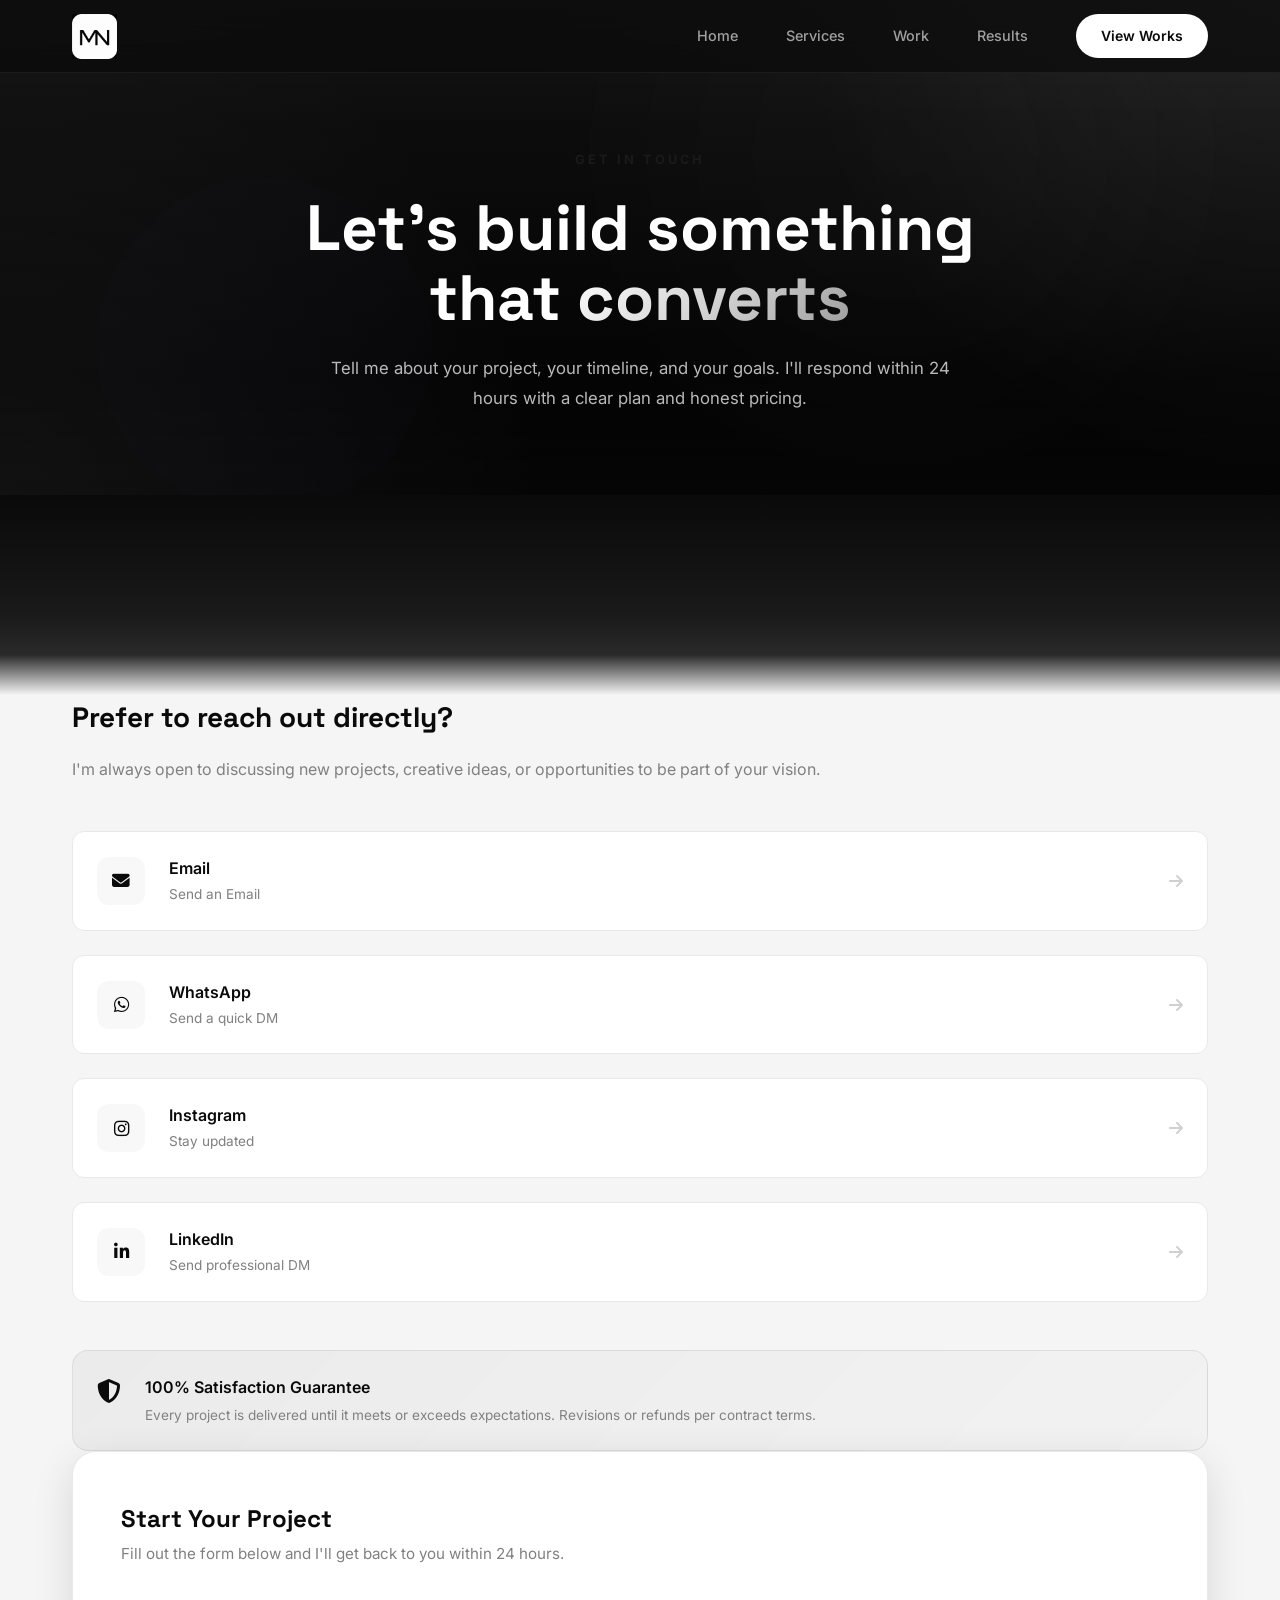
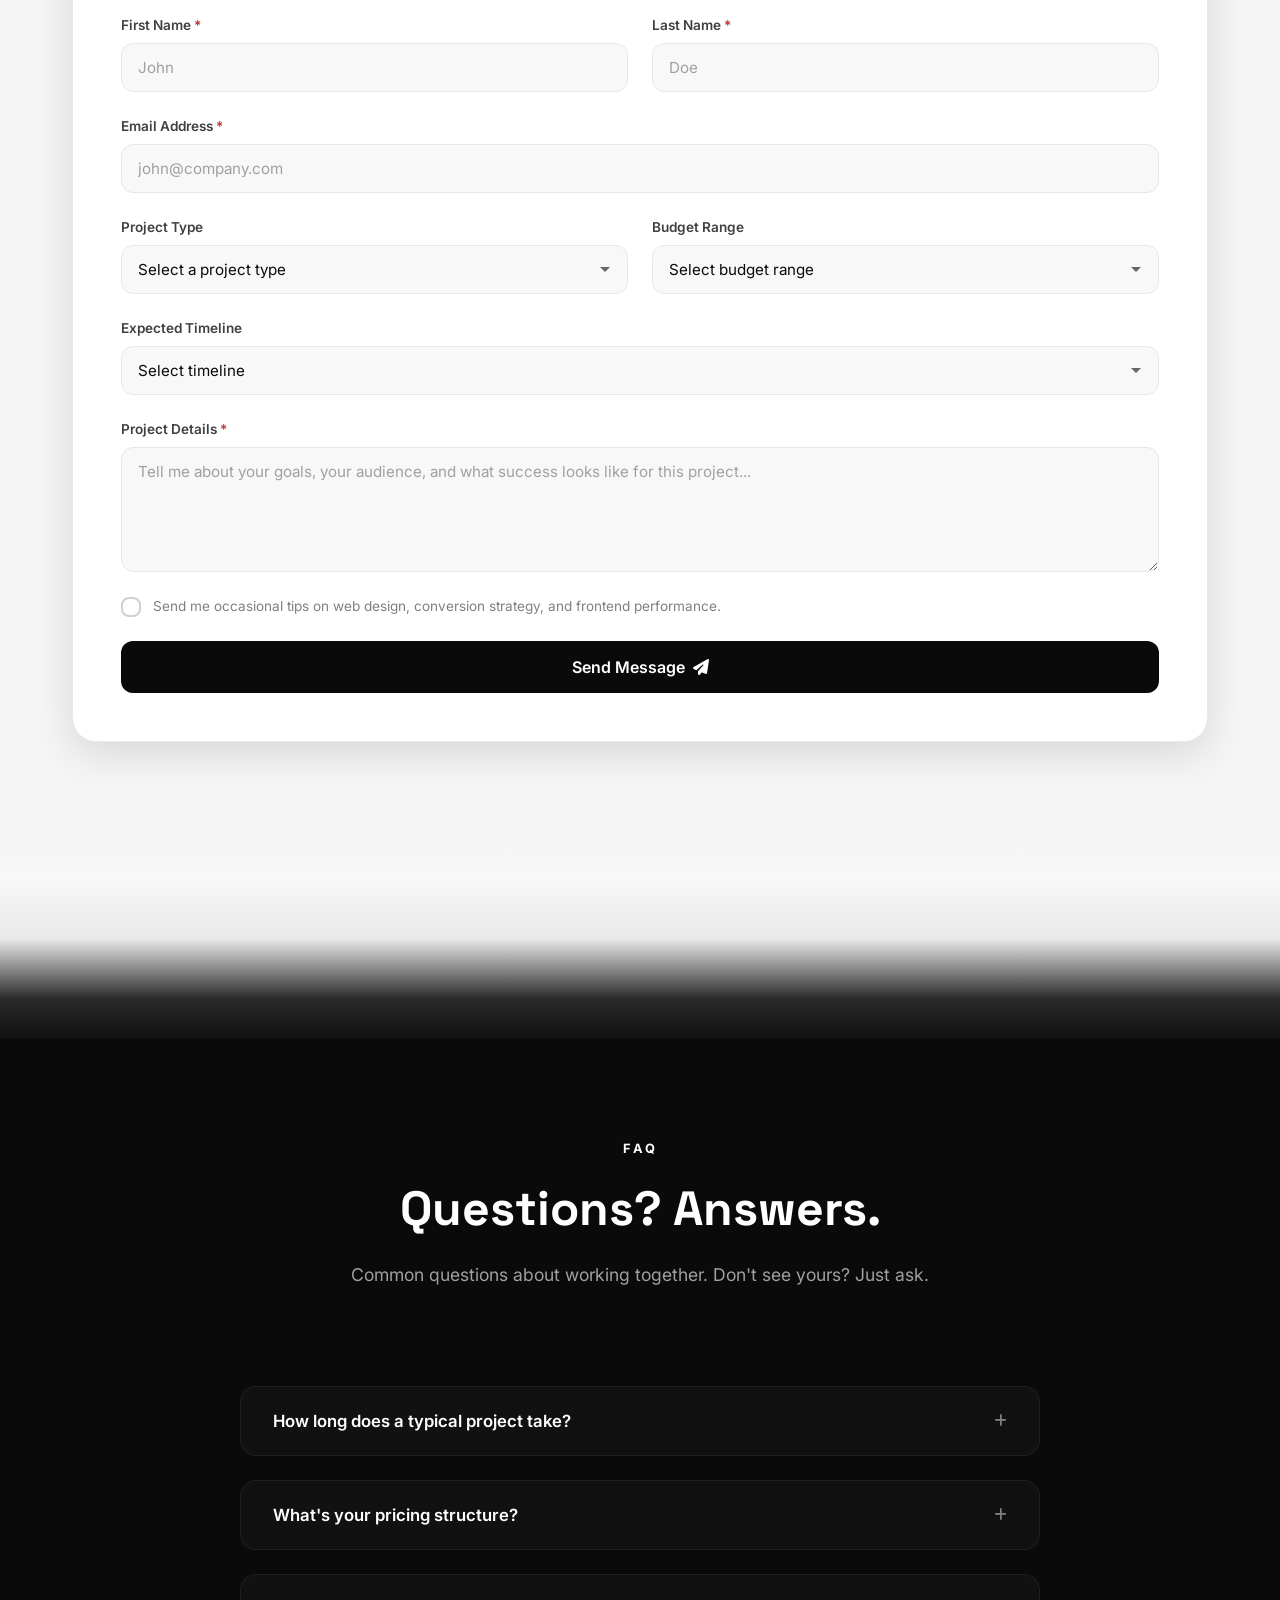
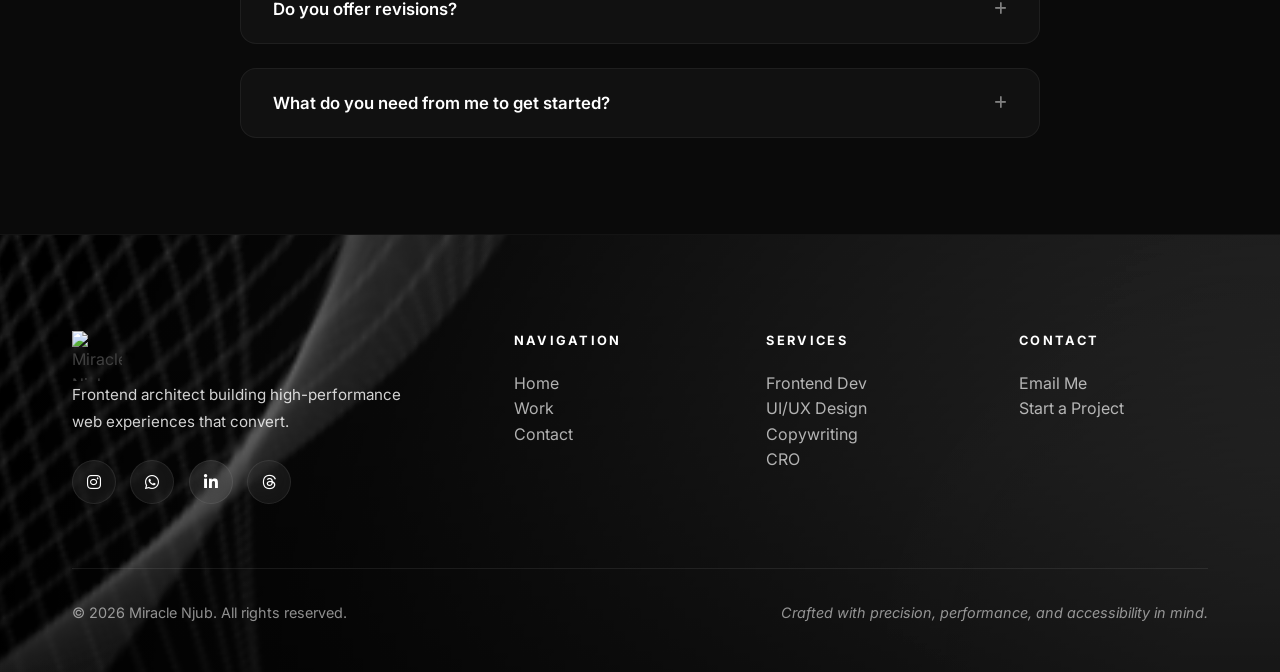
==== contact.html @ 6c449b79 "Add files via upload" ====
<!DOCTYPE html>
<html lang="en">
<head>
  <meta charset="UTF-8">
  <meta name="viewport" content="width=device-width, initial-scale=1.0">
  <title>Contact — Miracle Njub | Start Your Project</title>
  <meta name="description" content="Ready to build something that converts? Contact Miracle Njub for frontend development, UI/UX design, and conversion strategy. Free strategy call available.">
  <meta name="keywords" content="contact, hire web developer, frontend developer, UI/UX designer, Miracle Njub">
  <meta name="author" content="Miracle Njub">
  <meta name="robots" content="index, follow">
  <meta property="og:title" content="Contact — Miracle Njub | Start Your Project">
  <meta property="og:description" content="Ready to build something that converts? Free strategy call available.">
  <meta property="og:type" content="website">
  <meta property="og:url" content="https://miraclenjub.dev/contact.html">
  <meta name="twitter:card" content="summary_large_image">
  <link rel="canonical" href="https://miraclenjub.dev/contact.html">
  <link rel="preconnect" href="https://fonts.googleapis.com">
  <link rel="preconnect" href="https://fonts.gstatic.com" crossorigin>
  <link rel="preconnect" href="https://cdnjs.cloudflare.com" crossorigin>
  <link href="https://fonts.googleapis.com/css2?family=Inter:wght@300;400;500;600;700;800;900&family=Space+Grotesk:wght@400;500;600;700&display=swap" rel="stylesheet">
  <link rel="stylesheet" href="https://cdnjs.cloudflare.com/ajax/libs/font-awesome/6.5.1/css/all.min.css">
  <link rel="stylesheet" href="styles.css">
</head>
<body>
  <a href="#main-content" class="skip-link">Skip to main content</a>

  <nav id="navbar" role="navigation" aria-label="Main navigation">
    <div class="nav-container">
<a href="index.html" class="logo" aria-label="Miracle Njub Home">
    <img src="logo.png" alt="Miracle Njub Logo" class="logo-img">
</a>
      <div class="nav-links" id="navLinks">
        <a href="index.html" class="nav-link">Home</a>
        <a href="index.html#services" class="nav-link">Services</a>
        <a href="index.html#work" class="nav-link">Work</a>
        <a href="index.html#testimonials" class="nav-link">Results</a>
        
        <a href="work.html" class="nav-cta">View Works</a>
      </div>
      <button class="mobile-menu-btn" aria-label="Toggle menu" aria-expanded="false" onclick="toggleMobileMenu()">
        <i class="fas fa-bars" aria-hidden="true"></i>
      </button>
    </div>
  </nav>

  <main id="main-content">
    <!-- =========================
         CONTACT HERO
    ========================= -->
    <section class="page-hero" aria-label="Contact page hero">
      <div class="page-hero-bg" aria-hidden="true">
        <div class="hero-glow page-glow-1"></div>
        <div class="hero-glow page-glow-2"></div>
      </div>
      <div class="container">
        <div class="page-hero-content" data-animate="fade-up">
          <span class="section-label">Get In Touch</span>
          <h1>Let's build something that <span class="text-gradient">converts</span></h1>
          <p class="page-hero-subtitle">Tell me about your project, your timeline, and your goals. I'll respond within 24 hours with a clear plan and honest pricing.</p>
        </div>
      </div>
    </section>

    <!-- Gradient Transition: Dark to Light -->
    <div class="section-transition transition-dark-to-light"></div>

    <!-- =========================
         CONTACT SECTION
    ========================= -->
    <section class="section-light contact-section" aria-labelledby="contact-heading">
      <div class="container">
        <div class="contact-grid">
          <!-- Contact Info -->
          <div class="contact-info-block" data-animate="fade-up">
            <div class="contact-info-header">
              <h3>Prefer to reach out directly?</h3>
              <p>I'm always open to discussing new projects, creative ideas, or opportunities to be part of your vision.</p>
            </div>

<div class="contact-methods">

  <!-- Email -->
 <a href="mailto:okerewanjubemeremiracle@gmail.com?subject=Website%20Project%20Inquiry&body=Hi%20Miracle,%0A%0AI%20came%20across%20your%20portfolio%20and%20I%27d%20like%20to%20discuss%20a%20website%20project.%20When%20are%20you%20available%20to%20chat%3F%0A%0AThanks!"
     class="contact-method-card">
    <div class="contact-method-icon">
      <i class="fas fa-envelope" aria-hidden="true"></i>
    </div>
    <div class="contact-method-info">
      <h4>Email</h4>
      <p>Send an Email</p>
    </div>
    <i class="fas fa-arrow-right contact-method-arrow" aria-hidden="true"></i>
  </a>

  <!-- WhatsApp -->
  <a href="https://wa.me/2348021233816?text=Hi%20Miracle!%20I%20just%20checked%20out%20your%20portfolio%20and%20I'd%20love%20to%20discuss%20a%20website%20project."
     target="_blank"
     rel="noopener noreferrer"
     class="contact-method-card">
    <div class="contact-method-icon">
      <i class="fab fa-whatsapp" aria-hidden="true"></i>
    </div>
    <div class="contact-method-info">
      <h4>WhatsApp</h4>
      <p>Send a quick DM</p>
    </div>
    <i class="fas fa-arrow-right contact-method-arrow" aria-hidden="true"></i>
  </a>

  <!-- Instagram -->
  <a href="https://instagram.com/mirae.frontend"
     target="_blank"
     rel="noopener noreferrer"
     class="contact-method-card">
    <div class="contact-method-icon">
      <i class="fab fa-instagram" aria-hidden="true"></i>
    </div>
    <div class="contact-method-info">
      <h4>Instagram</h4>
      <p>Stay updated</p>
    </div>
    <i class="fas fa-arrow-right contact-method-arrow" aria-hidden="true"></i>
  </a>

  <!-- LinkedIn -->
  <a href="https://www.linkedin.com/in/njubemere-miracle-miracle-a193003b7?utm_source=share_via&utm_content=profile&utm_medium=member_android"
     target="_blank"
     rel="noopener noreferrer"
     class="contact-method-card">
    <div class="contact-method-icon">
      <i class="fab fa-linkedin-in" aria-hidden="true"></i>
    </div>
    <div class="contact-method-info">
      <h4>LinkedIn</h4>
      <p>Send professional DM</p>
    </div>
    <i class="fas fa-arrow-right contact-method-arrow" aria-hidden="true"></i>
  </a>

</div>

            <div class="contact-guarantee">
              <div class="guarantee-badge">
                <i class="fas fa-shield-halved" aria-hidden="true"></i>
                <div>
                  <h4>100% Satisfaction Guarantee</h4>
                  <p>Every project is delivered until it meets or exceeds expectations. Revisions or refunds per contract terms.</p>
                </div>
              </div>
            </div>
          </div>

          <!-- Contact Form -->
          <div class="contact-form-block" data-animate="fade-up" data-delay="150">
            <div class="form-card">
              <div class="form-header">
                <h3>Start Your Project</h3>
                <p>Fill out the form below and I'll get back to you within 24 hours.</p>
              </div>

              <form id="contactForm" action="https://formspree.io/f/meebyzlp" method="POST" class="contact-form" novalidate>
                <div class="form-row">
                  <div class="form-group">
                    <label for="firstName">First Name <span class="required" aria-label="required">*</span></label>
                    <input type="text" id="firstName" name="firstName" required placeholder="John" aria-required="true" autocomplete="given-name">
                  </div>
                  <div class="form-group">
                    <label for="lastName">Last Name <span class="required" aria-label="required">*</span></label>
                    <input type="text" id="lastName" name="lastName" required placeholder="Doe" aria-required="true" autocomplete="family-name">
                  </div>
                </div>

                <div class="form-group">
                  <label for="email">Email Address <span class="required" aria-label="required">*</span></label>
                  <input type="email" id="email" name="email" required placeholder="john@company.com" aria-required="true" autocomplete="email">
                </div>

                <div class="form-row">
                  <div class="form-group">
                    <label for="projectType">Project Type</label>
                    <select id="projectType" name="projectType">
                      <option value="">Select a project type</option>
                      <option value="landing-page">Landing Page</option>
                      <option value="website">Full Website</option>
                      <option value="web-app">Web Application</option>
                      <option value="redesign">Website Redesign</option>
                      <option value="copywriting">Copywriting</option>
                      <option value="other">Something Else</option>
                    </select>
                  </div>
                  <div class="form-group">
                    <label for="budget">Budget Range</label>
                    <select id="budget" name="budget">
                      <option value="">Select budget range</option>
                      <option value="500-1000">$500 – $1,000</option>
                      <option value="1000-2500">$1,000 – $2,500</option>
                      <option value="2500-5000">$2,500 – $5,000</option>
                      <option value="5000+">$5,000+</option>
                    </select>
                  </div>
                </div>

                <div class="form-group">
                  <label for="timeline">Expected Timeline</label>
                  <select id="timeline" name="timeline">
                    <option value="">Select timeline</option>
                    <option value="1-2-weeks">1–2 Weeks</option>
                    <option value="2-4-weeks">2–4 Weeks</option>
                    <option value="1-2-months">1–2 Months</option>
                    <option value="flexible">Flexible</option>
                  </select>
                </div>

                <div class="form-group">
                  <label for="message">Project Details <span class="required" aria-label="required">*</span></label>
                  <textarea id="message" name="message" rows="5" required placeholder="Tell me about your goals, your audience, and what success looks like for this project..." aria-required="true"></textarea>
                </div>

                <div class="form-group form-checkbox">
                  <label class="checkbox-label">
                    <input type="checkbox" name="newsletter" value="yes">
                    <span class="checkmark" aria-hidden="true"></span>
                    <span class="checkbox-text">Send me occasional tips on web design, conversion strategy, and frontend performance.</span>
                  </label>
                </div>

                <button type="submit" class="form-submit-btn" id="formSubmitBtn">
                  <span class="btn-text">Send Message</span>
                  <span class="btn-icon"><i class="fas fa-paper-plane" aria-hidden="true"></i></span>
                  <span class="btn-loading">
                    <i class="fas fa-circle-notch fa-spin" aria-hidden="true"></i>
                    Sending...
                  </span>
                  <span class="btn-success">
                    <i class="fas fa-check-circle" aria-hidden="true"></i>
                    Message Sent!
                  </span>
                </button>
              </form>
            </div>
          </div>
        </div>
      </div>
    </section>

    <!-- Gradient Transition: Light to Dark -->
    <div class="section-transition transition-light-to-dark"></div>

    <!-- =========================
         FAQ SECTION
    ========================= -->
    <section class="section-dark" aria-labelledby="faq-heading">
      <div class="container">
        <div class="section-header" data-animate="fade-up">
          <span class="section-label">FAQ</span>
          <h2 id="faq-heading">Questions? <span class="text-some">Answers.</span></h2>
          <p class="section-subtitle">Common questions about working together. Don't see yours? Just ask.</p>
        </div>
        <div class="faq-grid">
          <div class="faq-item" data-animate="fade-up" data-delay="0">
            <button class="faq-question" aria-expanded="false" onclick="toggleFaq(this)">
              <span>How long does a typical project take?</span>
              <i class="fas fa-plus faq-icon" aria-hidden="true"></i>
            </button>
            <div class="faq-answer">
              <p>Most landing pages are delivered within 1–2 weeks. Full websites typically take 3–6 weeks depending on complexity. I'll give you a precise timeline during our strategy call based on your specific requirements.</p>
            </div>
          </div>
          <div class="faq-item" data-animate="fade-up" data-delay="50">
            <button class="faq-question" aria-expanded="false" onclick="toggleFaq(this)">
              <span>What's your pricing structure?</span>
              <i class="fas fa-plus faq-icon" aria-hidden="true"></i>
            </button>
            <div class="faq-answer">
              <p>I offer fixed-price packages based on project scope: no hourly billing surprises. After our discovery call, you'll receive a detailed proposal with transparent pricing, deliverables, and revision terms.</p>
            </div>
          </div>
          <div class="faq-item" data-animate="fade-up" data-delay="100">
            <button class="faq-question" aria-expanded="false" onclick="toggleFaq(this)">
              <span>Do you offer revisions?</span>
              <i class="fas fa-plus faq-icon" aria-hidden="true"></i>
            </button>
            <div class="faq-answer">
              <p>Yes. Every project includes revision rounds built into the timeline. My goal is your complete satisfaction. I'll iterate until the result matches your vision and performs to expectations.</p>
            </div>
          </div>
          <div class="faq-item" data-animate="fade-up" data-delay="150">
            <button class="faq-question" aria-expanded="false" onclick="toggleFaq(this)">
              <span>What do you need from me to get started?</span>
              <i class="fas fa-plus faq-icon" aria-hidden="true"></i>
            </button>
            <div class="faq-answer">
              <p>Just your goals and any brand assets you have (logo, colors, content). Don't have everything ready? No problem. I can help with copywriting, brand direction, and content strategy as part of the project.</p>
            </div>
          </div>
        </div>
      </div>
    </section>
  </main>

  <!-- =========================
       FOOTER
  ========================= -->
  <footer class="footer">
    <div class="footer-background" aria-hidden="true">
      <img src="work-bg.png" alt="" loading="lazy">
    </div>
    <div class="footer-overlay" aria-hidden="true"></div>
    <div class="footer-noise" aria-hidden="true"></div>
    <div class="container">
      <div class="footer-grid">
        <div class="footer-brand">
<a href="index.html" class="footer-logo" aria-label="Miracle Njub Home">
    <img src="logo.svg" alt="Miracle Njub Logo" class="footer-logo-img">
</a>
          <p>Frontend architect building high-performance web experiences that convert.</p>
          <div class="footer-social">
<a href="https://instagram.com/mirae.frontend"
   target="_blank"
   rel="noopener noreferrer"
   aria-label="Instagram">
    <i class="fab fa-instagram" aria-hidden="true"></i>
</a>

<a href="https://wa.me/2348021233816?text=Hi%20Miracle!%20I%20just%20came%20across%20your%20portfolio%20and%20I'd%20love%20to%20discuss%20a%20website%20project."
   target="_blank"
   rel="noopener noreferrer"
   aria-label="WhatsApp">
    <i class="fab fa-whatsapp" aria-hidden="true"></i>
</a>

<a href="https://www.linkedin.com/in/njubemere-miracle-miracle-a193003b7"
   target="_blank"
   rel="noopener noreferrer"
   aria-label="LinkedIn">
    <i class="fab fa-linkedin-in" aria-hidden="true"></i>
</a>

<a href="https://www.threads.com/@mirae.frontend"
   target="_blank"
   rel="noopener noreferrer"
   aria-label="Threads">
    <i class="fab fa-threads" aria-hidden="true"></i>
</a>
          </div>
        </div>
        <div class="footer-links">
          <h4>Navigation</h4>
          <ul>
            <li><a href="index.html">Home</a></li>
            <li><a href="work.html">Work</a></li>
            <li><a href="contact.html">Contact</a></li>
          </ul>
        </div>
        <div class="footer-links">
          <h4>Services</h4>
          <ul>
            <li><a href="index.html#services">Frontend Dev</a></li>
            <li><a href="index.html#services">UI/UX Design</a></li>
            <li><a href="index.html#services">Copywriting</a></li>
            <li><a href="index.html#services">CRO</a></li>
          </ul>
        </div>
        <div class="footer-links">
          <h4>Contact</h4>
          <ul>
            <li><a href="mailto:okerewanjubemeremiracle@gmail.com">Email Me</a></li>
            <li><a href="contact.html">Start a Project</a></li>
          </ul>
        </div>
      </div>
      <div class="footer-bottom">
        <p>&copy; 2026 Miracle Njub. All rights reserved.</p>
        <p class="footer-craft">Crafted with precision, performance, and accessibility in mind.</p>
      </div>
    </div>
  </footer>

  <!-- Thank You Modal -->
  <div id="thankYouModal" class="modal" role="dialog" aria-modal="true" aria-labelledby="modalTitle" aria-hidden="true">
    <div class="modal-backdrop" onclick="closeModal()"></div>
    <div class="modal-content">
      <button class="modal-close" onclick="closeModal()" aria-label="Close modal">
        <i class="fas fa-xmark" aria-hidden="true"></i>
      </button>
      <div class="modal-body">
        <div class="modal-icon" aria-hidden="true">
          <i class="fas fa-paper-plane"></i>
        </div>
        <h3 id="modalTitle">Message Sent Successfully!</h3>
        <p>Thanks for reaching out, <span id="modalName">there</span>! I've received your project details and will get back to you within <strong>24 hours</strong> with a personalized response and next steps.</p>
        <div class="modal-next">
          <p>While you wait:</p>
          <div class="modal-actions">
            <a href="work.html" class="btn-now">
              <span>View My Work</span>
              <i class="fas fa-arrow-right" aria-hidden="true"></i>
            </a>
            <a href="index.html" class="btn-now">
              <span>Back to Home</span>
            </a>
          </div>
        </div>
      </div>
    </div>
  </div>

  <script src="scripts.js" defer></script>
</body>
</html>
---- styles.css ----
/* ============================================================
   MIRACLE NJUB PORTFOLIO - STYLES.CSS
   Consolidated, accessible, performance-optimized
   ============================================================ */

:root {
  --color-black: #0a0a0a;
  --color-black-soft: #111111;
  --color-black-medium: #1a1a1a;
  --color-black-light: #222222;
  --color-white: #ffffff;
  --color-white-soft: #f5f5f5;
  --color-white-medium: #eeeeee;
  --color-gray-100: #f8f8f8;
  --color-gray-200: #e8e8e8;
  --color-gray-300: #d0d0d0;
  --color-gray-400: #a0a0a0;
  --color-gray-500: #808080;
  --color-gray-600: #606060;
  --color-gray-700: #404040;
  --color-gray-800: #2a2a2a;
  --color-gray-900: #1a1a1a;
  --color-ink: #1a1a1a;
  --gradient-text: linear-gradient(135deg, #ffffff, #d4d4d4, #9a9a9a);
  --font-primary: 'Inter', -apple-system, BlinkMacSystemFont, 'Segoe UI', sans-serif;
  --font-display: 'Space Grotesk', -apple-system, BlinkMacSystemFont, 'Segoe UI', sans-serif;
  --space-xs: 0.5rem;
  --space-sm: 1rem;
  --space-md: 1.5rem;
  --space-lg: 2rem;
  --space-xl: 3rem;
  --space-2xl: 4rem;
  --space-3xl: 6rem;
  --space-4xl: 8rem;
  --radius-sm: 8px;
  --radius-md: 12px;
  --radius-lg: 16px;
  --radius-xl: 24px;
  --radius-full: 9999px;
  --shadow-sm: 0 1px 2px rgba(0, 0, 0, 0.05);
  --shadow-md: 0 4px 12px rgba(0, 0, 0, 0.08);
  --shadow-lg: 0 12px 40px rgba(0, 0, 0, 0.12);
  --shadow-xl: 0 24px 60px rgba(0, 0, 0, 0.16);
  --shadow-accent: 0 8px 32px rgba(255, 255, 255, 0.1);
  --shadow-accent-lg: 0 16px 48px rgba(255, 255, 255, 0.16);
  --transition-fast: 0.15s cubic-bezier(0.4, 0, 0.2, 1);
  --transition-base: 0.3s cubic-bezier(0.4, 0, 0.2, 1);
  --transition-slow: 0.5s cubic-bezier(0.4, 0, 0.2, 1);
  --z-dropdown: 100;
  --z-sticky: 200;
  --z-modal: 300;
  --z-menu-overlay: 150;
}

*, *::before, *::after { margin: 0; padding: 0; box-sizing: border-box; }

html {
  scroll-behavior: smooth;
  -webkit-font-smoothing: antialiased;
  -moz-osx-font-smoothing: grayscale;
  text-rendering: optimizeLegibility;
}

body {
  font-family: var(--font-primary);
  font-size: 16px;
  line-height: 1.6;
  color: var(--color-gray-700);
  background: var(--color-black);
  overflow-x: hidden;
}

img { max-width: 100%; height: auto; display: block; }
a { color: inherit; text-decoration: none; }
button { font-family: inherit; cursor: pointer; border: none; background: none; }
ul { list-style: none; }

:focus-visible { outline: 2px solid var(--color-ink); outline-offset: 3px; }
.section-dark :focus-visible,
.hero :focus-visible,
.footer :focus-visible,
.work-section :focus-visible,
.page-hero :focus-visible { outline-color: var(--color-white); }

/* Anchor targets should clear the fixed navbar, whether reached via
   smooth-scroll JS on the same page or a plain #hash link from another page. */
section[id] { scroll-margin-top: 96px; }

.skip-link {
  position: absolute; top: -100%; left: 0;
  background: var(--color-ink); color: var(--color-white);
  padding: var(--space-sm) var(--space-md);
  font-weight: 600; font-size: 0.875rem; z-index: 9999;
  border-radius: 0 0 var(--radius-md) 0;
  transition: top var(--transition-base);
}
.skip-link:focus { top: 0; outline: 2px solid var(--color-white); outline-offset: 2px; }

.container { max-width: 1200px; margin: 0 auto; padding: 0 var(--space-lg); }
@media (max-width: 768px) { .container { padding: 0 var(--space-md); } }

/* ===== NAVIGATION ===== */
#navbar {
  position: fixed; top: 0; left: 0; right: 0; z-index: var(--z-sticky);
  background: rgba(10, 10, 10, 0.7);
  backdrop-filter: blur(20px) saturate(180%);
  -webkit-backdrop-filter: blur(20px) saturate(180%);
  border-bottom: 1px solid rgba(255, 255, 255, 0.06);
  transition: background var(--transition-base), box-shadow var(--transition-base);
}
#navbar.scrolled { background: rgba(10, 10, 10, 0.92); box-shadow: 0 1px 20px rgba(0, 0, 0, 0.3); }

.nav-container { max-width: 1200px; margin: 0 auto; padding: 0 var(--space-lg); height: 72px; display: flex; align-items: center; justify-content: space-between; }

.logo { display: flex; align-items: center; gap: var(--space-sm); font-family: var(--font-display); font-weight: 700; font-size: 1.25rem; color: var(--color-white); }
.logo-mark { width: 40px; height: 40px; background: var(--color-white); border-radius: var(--radius-sm); display: flex; align-items: center; justify-content: center; font-size: 0.875rem; font-weight: 800; color: var(--color-black); }

.nav-links { display: flex; align-items: center; gap: var(--space-xl); }
.nav-link { font-size: 0.9rem; font-weight: 500; color: var(--color-gray-400); transition: color var(--transition-base); position: relative; }
.nav-link::after { content: ''; position: absolute; bottom: -4px; left: 0; width: 0; height: 2px; background: var(--color-white); transition: width var(--transition-base); border-radius: 2px; }
.nav-link:hover, .nav-link.active { color: var(--color-white); }
.nav-link:hover::after, .nav-link.active::after { width: 100%; }

@media (max-width: 768px) {
  .nav-links {
    position: fixed;
    top: 72px;
    right: 0;
    width: min(320px, 85vw);
    height: calc(100vh - 72px);
    overflow-y: auto;

    display: flex;
    flex-direction: column;
    align-items: flex-start;
    gap: 1rem;
    padding: 2rem;

    transform: translateX(100%);
    transition: transform 0.4s ease;
  }

  .nav-links.active {
    transform: translateX(0);
  }
}

.nav-cta { background: var(--color-white); color: var(--color-black); padding: 0.6rem 1.5rem; border-radius: var(--radius-full); font-weight: 600; font-size: 0.875rem; transition: all var(--transition-base); border: 1px solid transparent; }
.nav-cta:hover { background: var(--color-gray-200); transform: translateY(-2px); box-shadow: var(--shadow-accent); }

.mobile-menu-btn { display: none; color: var(--color-white); font-size: 1.25rem; padding: var(--space-xs); background: none; border: none; cursor: pointer; }

@media (max-width: 768px) {
  .nav-links { position: fixed; top: 0; right: 0; bottom: 0; width: min(320px, 85vw); flex-direction: column; align-items: flex-start; background: var(--color-black-soft); padding: calc(72px + var(--space-xl)) var(--space-lg) var(--space-lg); gap: var(--space-md); border-left: 1px solid rgba(255, 255, 255, 0.06); transform: translateX(100%); transition: transform 0.4s cubic-bezier(0.4, 0, 0.2, 1); z-index: var(--z-dropdown); overflow-y: auto; }
  .nav-links.active { transform: translateX(0); }
  .nav-links .nav-link { font-size: 1.1rem; padding: var(--space-sm) 0; width: 100%; }
  .nav-links .nav-cta { margin-top: var(--space-md); text-align: center; width: 100%; }
  .mobile-menu-btn { display: block; z-index: calc(var(--z-dropdown) + 1); position: relative; }
  body.menu-open { overflow: hidden; }
}

.mobile-menu-overlay { position: fixed; inset: 0; background: rgba(0, 0, 0, 0.6); backdrop-filter: blur(4px); z-index: calc(var(--z-dropdown) - 1); opacity: 0; visibility: hidden; transition: opacity 0.3s ease, visibility 0.3s ease; }
body.menu-open .mobile-menu-overlay { opacity: 1; visibility: visible; }

/* ===== TYPOGRAPHY ===== */
.text-gradient { background: var(--gradient-text); -webkit-background-clip: text; -webkit-text-fill-color: transparent; background-clip: text; }
.text-blue { color: var(--color-white); }
.text-some { color: var(--color-black); }
.section-dark .text-some { color: var(--color-white); }

/* ===== BUTTONS ===== */
.btn-primary, .btn-secondary, .btn-ghost { display: inline-flex; align-items: center; justify-content: center; gap: 0.5rem; font-family: var(--font-primary); font-weight: 600; font-size: 0.95rem; padding: 0.875rem 1.75rem; border-radius: var(--radius-full); transition: all var(--transition-base); cursor: pointer; border: none; position: relative; overflow: hidden; }
.btn-primary { background: var(--color-white); color: var(--color-black); box-shadow: var(--shadow-accent); }
.btn-primary:hover { background: var(--color-gray-200); transform: translateY(-2px); box-shadow: var(--shadow-accent-lg); }
.btn-secondary { background: transparent; color: var(--color-white); border: 1.5px solid rgba(255, 255, 255, 0.2); }
.btn-secondary:hover { border-color: var(--color-white); background: rgba(255, 255, 255, 0.08); transform: translateY(-2px); }
.btn-ghost { background: transparent; color: var(--color-gray-600); border: 1.5px solid var(--color-gray-300); }
.btn-ghost:hover { border-color: var(--color-gray-600); color: var(--color-gray-800); transform: translateY(-2px); }
.btn-large { padding: 1rem 2.5rem; font-size: 1rem; }

@keyframes btnRipple { to { transform: scale(2.5); opacity: 0; } }

/* ===== SECTION TRANSITIONS ===== */
.section-transition { height: 200px; width: 100%; position: relative; }
.transition-dark-to-light { background: linear-gradient(180deg, var(--color-black) 0%, var(--color-black-soft) 30%, var(--color-gray-900) 60%, var(--color-gray-800) 80%, var(--color-white-soft) 100%); }
.transition-light-to-dark { background: linear-gradient(180deg, var(--color-white-soft) 0%, var(--color-gray-100) 20%, var(--color-gray-200) 50%, var(--color-gray-800) 80%, var(--color-black-soft) 100%); }

/* ===== SECTION BACKGROUNDS ===== */
.section-dark { background: var(--color-black); color: var(--color-white); }
.section-light { background: var(--color-white-soft); color: var(--color-gray-800); }

/* ===== SECTION HEADERS ===== */
.section-header { text-align: center; max-width: 640px; margin: 0 auto var(--space-3xl); padding-top: var(--space-3xl); }
.section-label { display: inline-block; font-size: 0.8rem; font-weight: 700; text-transform: uppercase; letter-spacing: 3px; color: var(--color-ink); margin-bottom: var(--space-md); }
.section-dark .section-label { color: var(--color-white); }
.section-header h2 { font-family: var(--font-display); font-size: clamp(2rem, 4vw, 3rem); font-weight: 700; line-height: 1.1; margin-bottom: var(--space-md); color: inherit; }
.section-subtitle { font-size: 1.1rem; color: var(--color-gray-500); line-height: 1.7; }
.section-dark .section-subtitle { color: var(--color-gray-400); }

/* ===== HERO SECTION ===== */
.hero { position: relative; min-height: 100vh; display: flex; align-items: center; overflow: hidden; background: #000; }
.hero-background { position: absolute; inset: 0; z-index: 0; }
.hero-background img { width: 100%; height: 100%; object-fit: cover; object-position: center; transform: scale(1); animation: heroZoom 30s ease-in-out infinite alternate; will-change: transform; }
.hero-overlay { position: absolute; inset: 0; background: linear-gradient(90deg, rgba(0,0,0,0.88) 0%, rgba(0,0,0,0.74) 38%, rgba(0,0,0,0.55) 65%, rgba(0,0,0,0.80) 100%); }
.hero-gradient { position: absolute; inset: -10%; background: radial-gradient(circle at 25% 45%, rgba(255,255,255,0.12), transparent 55%); transition: transform 0.25s linear; will-change: transform; pointer-events: none; }
.hero-container { width: min(1180px, 92%); margin: auto; position: relative; z-index: 2; }
.hero-content { max-width: 680px; }

.hero-badge { display: inline-flex; align-items: center; gap: 0.75rem; padding: 0.7rem 1.2rem; border-radius: 100px; border: 1px solid rgba(255,255,255,0.12); background: rgba(255,255,255,0.04); backdrop-filter: blur(14px); margin-bottom: 2rem; color: #ddd; font-size: 0.88rem; letter-spacing: 0.04em; }
.badge-dot { width: 8px; height: 8px; border-radius: 50%; background: #fff; animation: pulse 2s infinite; }
@keyframes pulse { 0%, 100% { opacity: 1; } 50% { opacity: 0.5; } }

.hero-title { font-family: var(--font-display); font-size: clamp(3.5rem, 7vw, 6rem); line-height: 0.95; letter-spacing: -3px; color: white; margin-bottom: 1.5rem; }
.hero-title span { display: block; background: linear-gradient(90deg, #ffffff, #d0d0d0); -webkit-background-clip: text; color: transparent; }
.hero-description { max-width: 620px; color: #b8b8b8; font-size: 1.15rem; line-height: 1.9; margin-bottom: 3rem; }
.hero-actions { display: flex; gap: 1rem; flex-wrap: wrap; margin-bottom: 2rem; }
.hero-trust { display: flex; align-items: center; gap: 0.8rem; color: #999; margin-bottom: 3rem; font-size: 0.92rem; }

.hero-stats { display: grid; grid-template-columns: repeat(3, minmax(90px, 1fr)); gap: 0.8rem; width: 100%; max-width: 620px; }
.stat-card { position: relative; padding: 1rem 0.8rem; min-height: 110px; display: flex; flex-direction: column; justify-content: center; border-radius: 20px; background: rgba(255,255,255,0.045); border: 1px solid rgba(255,255,255,0.08); overflow: hidden; backdrop-filter: blur(16px); transition: transform 0.35s ease, border-color 0.35s ease, background 0.35s ease, box-shadow 0.35s ease; }
.stat-card:hover { transform: translateY(-6px); background: rgba(255,255,255,0.06); border-color: rgba(255,255,255,0.18); box-shadow: 0 18px 45px rgba(0,0,0,0.25); }
.stat-card::before { content: ""; position: absolute; left: 0; top: 12px; bottom: 12px; width: 5px; border-radius: 0 8px 8px 0; }
.performance::before { background: #ffffff; }
.conversion::before { background: #8b5cf6; }
.projects::before { background: #3b82f6; }
.stat-number { font-family: var(--font-display); font-size: clamp(1.5rem, 4vw, 2.35rem); font-weight: 700; line-height: 1; color: #fff; margin-bottom: 0.5rem; }
.stat-label { font-size: clamp(0.7rem, 2vw, 0.82rem); color: rgba(255,255,255,0.65); line-height: 1.4; max-width: 90px; }

.scroll-indicator { display: flex; flex-direction: column; align-items: center; justify-content: center; gap: 1rem; width: fit-content; margin-top: 2.75rem; text-decoration: none; transition: 0.35s ease; }
.scroll-text { color: rgba(255,255,255,0.55); font-size: 0.68rem; font-weight: 600; letter-spacing: 0.45em; text-transform: uppercase; transition: 0.35s ease; }
.scroll-line { position: relative; width: 1px; height: 54px; background: rgba(255,255,255,0.16); overflow: hidden; transition: 0.35s ease; }
.scroll-dot { position: absolute; left: 50%; top: -8px; width: 6px; height: 6px; border-radius: 50%; background: #fff; transform: translateX(-50%); animation: scrollDot 2.8s cubic-bezier(0.76, 0, 0.24, 1) infinite; }
.scroll-indicator:hover .scroll-text { color: #fff; letter-spacing: 0.55em; }
.scroll-indicator:hover .scroll-line { height: 64px; background: rgba(255,255,255,0.35); }
@keyframes scrollDot { 0% { top: -8px; opacity: 0; } 15% { opacity: 1; } 85% { opacity: 1; } 100% { top: 54px; opacity: 0; } }
@keyframes heroZoom { from { transform: scale(1); } to { transform: scale(1.08); } }

@media (max-width: 900px) {
  .hero { padding-top: 120px; text-align: center; }
  .hero-content { margin: auto; }
  .hero-actions { justify-content: center; }
  .hero-trust { justify-content: center; }
  .hero-title { font-size: clamp(3rem, 12vw, 4.5rem); letter-spacing: -2px; }
  .hero-description { font-size: 1.05rem; }
  .hero-overlay { background: linear-gradient(180deg, rgba(0,0,0,0.85), rgba(0,0,0,0.65), rgba(0,0,0,0.90)); }
  .scroll-indicator { margin-inline: auto; }
}
@media (max-width: 768px) { .hero-stats { grid-template-columns: repeat(3, 1fr); } }

/* ===== ABOUT SECTION ===== */
.about-section { position: relative; overflow: hidden; isolation: isolate; padding: var(--space-4xl) 0; }
.about-bg { position: absolute; inset: 0; pointer-events: none; z-index: 0; }
.about-glow { position: absolute; border-radius: 50%; filter: blur(120px); opacity: 0.2; }
.about-glow-1 { width: 500px; height: 500px; background: rgba(255,255,255,0.08); top: 20%; left: -10%; }
.about-glow-2 { width: 400px; height: 400px; background: rgba(139, 92, 246, 0.1); bottom: 10%; right: -5%; }

.about-grid { display: grid; grid-template-columns: 0.9fr 1.1fr; gap: var(--space-3xl); align-items: center; position: relative; z-index: 1; }
.about-visual { position: relative; }
.about-image-wrap { position: relative; display: inline-block; }
.about-image-placeholder { width: 320px; height: 400px; background: linear-gradient(135deg, var(--color-gray-800), var(--color-black-light)); border-radius: var(--radius-xl); display: flex; align-items: center; justify-content: center; border: 1px solid rgba(255,255,255,0.08); box-shadow: var(--shadow-xl); overflow: hidden; }
.about-initials { font-family: var(--font-display); font-size: 5rem; font-weight: 700; color: rgba(255,255,255,0.15); user-select: none; }
.about-experience-badge { position: absolute; bottom: -20px; right: -30px; background: var(--color-white); color: var(--color-black); padding: var(--space-md) var(--space-lg); border-radius: var(--radius-lg); box-shadow: var(--shadow-lg); text-align: center; min-width: 140px; }
.about-exp-number { display: block; font-family: var(--font-display); font-size: 2.5rem; font-weight: 700; line-height: 1; }
.about-exp-text { font-size: 0.8rem; font-weight: 500; color: var(--color-gray-600); line-height: 1.3; }

.about-content .section-label { color: var(--color-white); margin-bottom: var(--space-md); }
.about-content h2 { font-family: var(--font-display); font-size: clamp(2rem, 4vw, 3rem); font-weight: 700; line-height: 1.1; color: var(--color-white); margin-bottom: var(--space-lg); }
.about-body { margin-bottom: var(--space-xl); }
.about-body p { color: var(--color-gray-400); line-height: 1.8; margin-bottom: var(--space-md); font-size: 1.05rem; }
.about-body p strong { color: var(--color-white); font-weight: 600; }

.about-skills h3 { font-family: var(--font-display); font-size: 1.25rem; font-weight: 700; color: var(--color-white); margin-bottom: var(--space-md); }
.skills-grid { display: grid; grid-template-columns: repeat(2, 1fr); gap: var(--space-sm); margin-bottom: var(--space-xl); }
.skill-item { display: flex; align-items: center; gap: var(--space-sm); padding: var(--space-sm); background: rgba(255,255,255,0.04); border: 1px solid rgba(255,255,255,0.06); border-radius: var(--radius-md); transition: all var(--transition-base); }
.skill-item:hover { background: rgba(255,255,255,0.08); border-color: rgba(255,255,255,0.12); transform: translateX(4px); }
.skill-icon { width: 36px; height: 36px; border-radius: var(--radius-sm); background: rgba(255,255,255,0.08); display: flex; align-items: center; justify-content: center; color: var(--color-white); font-size: 0.9rem; flex-shrink: 0; }
.skill-item span { color: var(--color-gray-300); font-size: 0.9rem; font-weight: 500; }
.about-cta { display: flex; gap: var(--space-md); flex-wrap: wrap; }

@media (max-width: 968px) {
  .about-grid { grid-template-columns: 1fr; gap: var(--space-2xl); }
  .about-visual { display: flex; justify-content: center; }
  .about-image-placeholder { width: 260px; height: 320px; }
  .about-initials { font-size: 4rem; }
  .about-experience-badge { right: -10px; bottom: -15px; padding: var(--space-sm) var(--space-md); min-width: 120px; }
  .about-exp-number { font-size: 2rem; }
}
@media (max-width: 480px) {
  .skills-grid { grid-template-columns: 1fr; }
  .about-cta { flex-direction: column; }
  .about-cta .btn-primary, .about-cta .btn-secondary { width: 100%; justify-content: center; }
}

/* ===== SERVICES ===== */
.services-grid { display: grid; grid-template-columns: repeat(2, minmax(0, 1fr)); gap: 1.5rem; max-width: 1100px; margin: 0 auto; padding-bottom: var(--space-3xl); }
@media (max-width: 768px) { .services-grid { grid-template-columns: 1fr; } }

.service-card-3d { perspective: 1000px; cursor: pointer; }
.service-card-inner {
  --card-lift: 0px;
  background: var(--color-white); border: 1px solid var(--color-gray-200); border-radius: var(--radius-lg); padding: var(--space-xl);
  transform: translateY(var(--card-lift, 0px));
  transition: transform var(--transition-base), box-shadow var(--transition-base), border-color var(--transition-base);
  transform-style: preserve-3d; position: relative; overflow: hidden;
}
.service-card-inner::before { content: ''; position: absolute; top: 0; left: 0; right: 0; height: 0; background: linear-gradient(180deg, rgba(0,0,0,0.04), transparent); transition: height var(--transition-base); }
.service-card-3d:hover .service-card-inner, .service-card-3d:focus .service-card-inner { --card-lift: -8px; box-shadow: var(--shadow-xl), 0 20px 60px rgba(0,0,0,0.1); border-color: rgba(0,0,0,0.15); }
.service-card-3d:hover .service-card-inner::before { height: 100%; }

.service-icon-wrap { width: 56px; height: 56px; background: var(--color-gray-100); border-radius: var(--radius-md); display: flex; align-items: center; justify-content: center; font-size: 1.25rem; color: var(--color-black); margin-bottom: var(--space-md); transition: all var(--transition-base); }
.service-card-3d:hover .service-icon-wrap { background: var(--color-black); color: var(--color-white); transform: scale(1.1) rotate(-5deg); }
.service-card-inner h3 { font-family: var(--font-display); font-size: 1.25rem; font-weight: 700; color: var(--color-black); margin-bottom: var(--space-sm); }
.service-card-inner p { color: var(--color-gray-500); font-size: 0.95rem; line-height: 1.7; margin-bottom: var(--space-md); }
.service-meta { display: flex; flex-wrap: wrap; gap: 0.4rem; }
.meta-tag { background: var(--color-gray-100); padding: 0.25rem 0.6rem; border-radius: var(--radius-full); font-size: 0.75rem; color: var(--color-gray-600); font-weight: 500; }

/* ===== WORK SECTION ===== */
.work-section { position: relative; overflow: hidden; isolation: isolate; background: #000; }
.work-background { position: absolute; inset: 0; z-index: 0; }
.work-background img { width: 100%; height: 100%; object-fit: cover; transform: scale(1.08); animation: workZoom 22s ease-in-out infinite alternate; }
.work-gradient { position: absolute; inset: 0; background: linear-gradient(180deg, rgba(0,0,0,0.80), rgba(0,0,0,0.74), rgba(0,0,0,0.90)); }
.work-noise { position: absolute; inset: 0; background: radial-gradient(circle at top left, rgba(255,255,255,0.04), transparent 40%), radial-gradient(circle at bottom right, rgba(255,255,255,0.03), transparent 45%); mix-blend-mode: soft-light; }
@keyframes workZoom { from { transform: scale(1.08); } to { transform: scale(1.15); } }

.work-grid, .work-cta-bottom { position: relative; z-index: 2; }
.work-grid { display: grid; grid-template-columns: repeat(3, 1fr); gap: 2rem; max-width: 1300px; margin-inline: auto; }
@media (max-width: 992px) { .work-grid { grid-template-columns: repeat(2, 1fr); } }
@media (max-width: 768px) { .work-grid { grid-template-columns: 1fr; } }

.work-card-3d { perspective: 1000px; cursor: pointer; }
.work-card-inner {
  --card-lift: 0px;
  background: var(--color-black-soft); border: 1px solid rgba(255,255,255,0.06); border-radius: var(--radius-lg); overflow: hidden;
  transform: translateY(var(--card-lift, 0px));
  transition: transform var(--transition-base), box-shadow var(--transition-base), border-color var(--transition-base);
  transform-style: preserve-3d; backdrop-filter: blur(18px); -webkit-backdrop-filter: blur(18px);
}
.work-card-3d:hover .work-card-inner, .work-card-3d:focus .work-card-inner { --card-lift: -10px; box-shadow: 0 30px 60px rgba(0,0,0,0.5), 0 0 40px rgba(255,255,255,0.06); border-color: rgba(255,255,255,0.18); }

.work-image { position: relative; height: 260px; overflow: hidden; }
.work-image img { width: 100%; height: 100%; object-fit: cover; transition: transform var(--transition-slow); }
.work-card-3d:hover .work-image img { transform: scale(1.08); }

.work-content { padding: var(--space-lg); }
.work-tags { display: flex; gap: 0.5rem; margin-bottom: var(--space-sm); flex-wrap: wrap; }
.work-tag { background: rgba(255,255,255,0.05); padding: 0.3rem 0.75rem; border-radius: var(--radius-full); font-size: 0.75rem; color: var(--color-gray-400); border: 1px solid rgba(255,255,255,0.06); }
.work-content h3 { font-family: var(--font-display); font-size: 1.35rem; font-weight: 700; color: var(--color-white); margin-bottom: var(--space-sm); }
.work-content > p { color: var(--color-gray-400); font-size: 0.95rem; line-height: 1.7; margin-bottom: var(--space-md); }
.work-metrics { display: flex; gap: var(--space-lg); padding-top: var(--space-md); border-top: 1px solid rgba(255,255,255,0.06); }
.work-metric { display: flex; align-items: center; gap: 0.5rem; color: var(--color-gray-400); font-size: 0.85rem; }
.work-metric i { color: var(--color-white); }
.work-cta-bottom { text-align: center; padding-bottom: var(--space-3xl); margin-top: 5rem; }

/* ===== TESTIMONIALS ===== */
.testimonials-grid { display: grid; grid-template-columns: repeat(auto-fit, minmax(320px, 1fr)); gap: var(--space-lg); padding-bottom: var(--space-3xl); }
.testimonial-card-3d { perspective: 1000px; }
.testimonial-inner {
  --card-lift: 0px;
  background: var(--color-white); border: 1px solid var(--color-gray-200); border-radius: var(--radius-lg); padding: var(--space-xl); position: relative;
  transform: translateY(var(--card-lift, 0px));
  transition: transform var(--transition-base), box-shadow var(--transition-base), border-color var(--transition-base);
  transform-style: preserve-3d;
}
.testimonial-card-3d:hover .testimonial-inner { --card-lift: -6px; box-shadow: var(--shadow-xl); border-color: rgba(0,0,0,0.12); }
.testimonial-stars { color: var(--color-black); font-size: 0.9rem; margin-bottom: var(--space-md); letter-spacing: 2px; }
.testimonial-quote { font-size: 1.05rem; line-height: 1.8; color: var(--color-gray-700); margin-bottom: var(--space-xl); font-style: italic; }
.testimonial-quote strong { color: var(--color-black); font-weight: 600; font-style: normal; }
.testimonial-author { display: flex; align-items: center; gap: var(--space-md); }
.author-avatar { width: 48px; height: 48px; border-radius: 50%; overflow: hidden; border: 2px solid var(--color-gray-200); }
.author-avatar img { width: 100%; height: 100%; object-fit: cover; }
.author-info h4 { font-size: 1rem; font-weight: 600; color: var(--color-black); }
.author-info p { font-size: 0.85rem; color: var(--color-gray-500); }

/* ===== CTA SECTION ===== */
.cta-section { position: relative; overflow: hidden; padding: var(--space-4xl) 0; }
.cta-bg { position: absolute; inset: 0; pointer-events: none; }
.cta-glow { position: absolute; border-radius: 50%; filter: blur(120px); opacity: 0.25; }
.cta-glow-1 { width: 600px; height: 600px; background: var(--color-gray-600); top: 50%; left: 50%; transform: translate(-50%, -50%); }
.cta-glow-2 { width: 400px; height: 400px; background: var(--color-gray-800); top: 20%; right: 10%; opacity: 0.15; }
.cta-content { position: relative; z-index: 1; text-align: center; max-width: 700px; margin: 0 auto; }
.cta-content h2 { font-family: var(--font-display); font-size: clamp(2rem, 4vw, 3.5rem); font-weight: 700; color: var(--color-white); margin-bottom: var(--space-md); line-height: 1.1; }
.cta-subtitle { font-size: 1.15rem; color: var(--color-gray-400); line-height: 1.7; margin-bottom: var(--space-xl); }
.cta-buttons { display: flex; gap: var(--space-md); justify-content: center; margin-bottom: var(--space-2xl); flex-wrap: wrap; }
.cta-trust { display: flex; gap: var(--space-xl); justify-content: center; flex-wrap: wrap; }
.trust-item { display: flex; align-items: center; gap: 0.5rem; color: var(--color-gray-400); font-size: 0.9rem; }
.trust-item i { color: var(--color-white); }

/* ===== FOOTER ===== */
.footer { position: relative; overflow: hidden; isolation: isolate; padding: var(--space-3xl) 0 var(--space-xl); border-top: 1px solid rgba(255,255,255,0.08); background: #000; }
.footer-background { position: absolute; inset: 0; z-index: 0; }
.footer-background img { width: 100%; height: 100%; object-fit: cover; transform: scale(1.06); animation: footerZoom 24s ease-in-out infinite alternate; }
.footer-overlay { position: absolute; inset: 0; background: linear-gradient(180deg, rgba(0,0,0,0.42), rgba(0,0,0,0.55), rgba(0,0,0,0.72)); }
.footer-noise { position: absolute; inset: 0; background: radial-gradient(circle at top left, rgba(255,255,255,0.05), transparent 45%), radial-gradient(circle at bottom right, rgba(255,255,255,0.04), transparent 45%); mix-blend-mode: soft-light; opacity: 0.8; }
.footer .container { position: relative; z-index: 2; }
.footer-grid { display: grid; grid-template-columns: 2fr 1fr 1fr 1fr; gap: clamp(2rem, 5vw, 5rem); margin-bottom: 4rem; }
.footer-brand p { color: rgba(255,255,255,0.82); font-size: 0.95rem; line-height: 1.8; max-width: 340px; }
.footer-social { display: flex; gap: 0.9rem; margin-top: 1.5rem; }
.footer-social a { width: 44px; height: 44px; border-radius: 50%; display: flex; justify-content: center; align-items: center; color: #fff; background: rgba(255,255,255,0.06); border: 1px solid rgba(255,255,255,0.08); backdrop-filter: blur(18px); transition: 0.35s ease; }
.footer-social a:hover { background: #fff; color: #000; transform: translateY(-4px); }
.footer-links h4 { color: #fff; margin-bottom: 1.2rem; letter-spacing: 0.18em; text-transform: uppercase; font-size: 0.8rem; }
.footer-links a { color: rgba(255,255,255,0.68); transition: 0.3s; display: inline-block; }
.footer-links a:hover { color: #fff; padding-left: 6px; }
.footer-bottom { display: flex; justify-content: space-between; align-items: center; gap: 1rem; padding-top: 2rem; border-top: 1px solid rgba(255,255,255,0.08); }
.footer-bottom p { color: rgba(255,255,255,0.55); font-size: 0.9rem; }
.footer-craft { font-style: italic; }
@keyframes footerZoom { from { transform: scale(1.06); } to { transform: scale(1.12); } }
@media (max-width: 900px) { .footer-grid { grid-template-columns: 1fr 1fr; } }
@media (max-width: 650px) { .footer-grid { grid-template-columns: 1fr; } .footer-bottom { flex-direction: column; text-align: center; } }

/* ===== ANIMATIONS ===== */
@keyframes fadeInUp { from { opacity: 0; transform: translateY(30px); } to { opacity: 1; transform: translateY(0); } }

[data-animate="fade-up"] { opacity: 0; transform: translateY(30px); transition: opacity 0.7s cubic-bezier(0.4, 0, 0.2, 1), transform 0.7s cubic-bezier(0.4, 0, 0.2, 1); will-change: opacity, transform; }
[data-animate="fade-up"].visible { opacity: 1; transform: translateY(0); }

/* ===== SCROLLBAR ===== */
::-webkit-scrollbar { width: 8px; }
::-webkit-scrollbar-track { background: var(--color-black); }
::-webkit-scrollbar-thumb { background: var(--color-gray-800); border-radius: 4px; }
::-webkit-scrollbar-thumb:hover { background: var(--color-gray-600); }

/* ===== REDUCED MOTION ===== */
@media (prefers-reduced-motion: reduce) {
  *, *::before, *::after { animation-duration: 0.01ms !important; animation-iteration-count: 1 !important; transition-duration: 0.01ms !important; }
  html { scroll-behavior: auto; }
  [data-animate="fade-up"] { opacity: 1; transform: none; }
}

/* ============================================================
   WORK PAGE STYLES
   ============================================================ */
.page-hero { position: relative; display: flex; align-items: center; justify-content: center; min-height: 55vh; padding: 9rem 0 5rem; overflow: hidden; isolation: isolate; background: radial-gradient(circle at top right, rgba(255,255,255,0.08), transparent 35%), radial-gradient(circle at bottom left, rgba(255,255,255,0.05), transparent 40%), linear-gradient(180deg, #111111 0%, #090909 45%, #000000 100%); }
.page-hero::before { content: ""; position: absolute; inset: 0; background: linear-gradient(180deg, rgba(255,255,255,0.02), transparent 25%, transparent 75%, rgba(255,255,255,0.02)); pointer-events: none; }
.page-hero-bg { position: absolute; inset: 0; pointer-events: none; z-index: 0; }
.hero-glow { position: absolute; border-radius: 50%; filter: blur(100px); opacity: 0.2; }
.page-glow-1 { width: 500px; height: 500px; background: rgba(255,255,255,0.1); top: -20%; right: 10%; }
.page-glow-2 { width: 400px; height: 400px; background: rgba(139, 92, 246, 0.08); bottom: -10%; left: 5%; }
.page-hero-content { position: relative; z-index: 2; max-width: 760px; margin: auto; text-align: center; }
.page-hero-content h1 { font-family: var(--font-display); font-size: clamp(2.7rem, 5vw, 4.5rem); font-weight: 700; line-height: 1.08; color: #fff; margin-bottom: 1.25rem; }
.page-hero-subtitle { max-width: 620px; margin: 0 auto; font-size: 1.05rem; line-height: 1.8; color: rgba(255,255,255,0.72); }

.work-detail-section { padding-bottom: var(--space-3xl); }
.project-detail { display: grid; grid-template-columns: 1fr 1fr; gap: var(--space-3xl); align-items: center; margin-bottom: var(--space-4xl); }
.project-detail:last-child { margin-bottom: 0; }
.project-reverse .project-visual { order: 2; }
.project-reverse .project-info { order: 1; }
.project-image-wrap { position: relative; border-radius: var(--radius-lg); overflow: hidden; box-shadow: var(--shadow-xl); }
.project-image-wrap img { width: 100%; height: auto; display: block; transition: transform var(--transition-slow); }
.project-image-wrap:hover img { transform: scale(1.03); }
.project-badge { position: absolute; top: var(--space-md); right: var(--space-md); background: var(--color-black); color: var(--color-white); padding: 0.5rem 1rem; border-radius: var(--radius-full); font-size: 0.85rem; font-weight: 600; display: flex; align-items: center; gap: 0.5rem; box-shadow: var(--shadow-lg); z-index: 2; }
.project-badge-alt { background: var(--color-white); color: var(--color-black); }
.project-info h3 { font-family: var(--font-display); font-size: 2rem; font-weight: 700; color: var(--color-black); margin-bottom: var(--space-md); line-height: 1.2; }
.project-lead { font-size: 1.1rem; color: var(--color-gray-600); line-height: 1.7; margin-bottom: var(--space-md); }
.project-body p { color: var(--color-gray-500); line-height: 1.8; margin-bottom: var(--space-md); }
.project-body p:last-child { margin-bottom: 0; }
.project-meta { display: flex; gap: 0.5rem; margin-bottom: var(--space-md); flex-wrap: wrap; }
.project-tag { background: var(--color-gray-100); padding: 0.3rem 0.75rem; border-radius: var(--radius-full); font-size: 0.8rem; color: var(--color-gray-600); font-weight: 500; }
.project-stats { display: flex; gap: var(--space-xl); margin: var(--space-xl) 0; padding: var(--space-md) 0; border-top: 1px solid var(--color-gray-200); border-bottom: 1px solid var(--color-gray-200); }
.p-stat { text-align: center; }
.p-stat-value { display: block; font-family: var(--font-display); font-size: 1.75rem; font-weight: 700; color: var(--color-black); }
.p-stat-label { font-size: 0.8rem; color: var(--color-gray-500); }
.project-tech { display: flex; align-items: center; gap: var(--space-sm); flex-wrap: wrap; }
.tech-label { font-size: 0.85rem; font-weight: 600; color: var(--color-gray-600); }
.tech-tags { display: flex; gap: 0.4rem; flex-wrap: wrap; }
.tech-tag { background: var(--color-gray-100); color: var(--color-black); padding: 0.25rem 0.6rem; border-radius: var(--radius-full); font-size: 0.75rem; font-weight: 500; }

@media (max-width: 968px) {
  .project-detail { grid-template-columns: 1fr; gap: var(--space-xl); }
  .project-reverse .project-visual, .project-reverse .project-info { order: unset; }
  .project-info h3 { font-size: 1.75rem; }
}

.work-grid-mini { display: grid; grid-template-columns: repeat(auto-fit, minmax(300px, 1fr)); gap: var(--space-lg); padding-bottom: var(--space-3xl); }
.work-mini-card { background: var(--color-black-soft); border: 1px solid rgba(255,255,255,0.06); border-radius: var(--radius-lg);
display: block;
  text-decoration: none;
  color: inherit; overflow: hidden; transition: transform var(--transition-base), box-shadow var(--transition-base), border-color var(--transition-base); cursor: pointer; }
.work-mini-card:hover { transform: translateY(-6px); box-shadow: 0 20px 40px rgba(0,0,0,0.4); border-color: rgba(255,255,255,0.18); }
.work-mini-img { height: 180px; overflow: hidden; }
.work-mini-img img { width: 100%; height: 100%; object-fit: cover; transition: transform var(--transition-slow); }
.work-mini-card:hover .work-mini-img img { transform: scale(1.05); }
.work-mini-content { padding: var(--space-md); }
.work-mini-content h4 { font-family: var(--font-display); font-size: 1.1rem; font-weight: 600; color: var(--color-white); margin-bottom: 0.5rem; }
.work-mini-content p { color: var(--color-gray-400); font-size: 0.9rem; line-height: 1.6; margin-bottom: var(--space-sm); }
.work-mini-tags { display: flex; gap: 0.4rem; flex-wrap: wrap; }
.work-mini-tags span { background: rgba(255,255,255,0.05); padding: 0.2rem 0.5rem; border-radius: var(--radius-full); font-size: 0.7rem; color: var(--color-gray-500); }

.cta-section-alt { padding: var(--space-4xl) 0; background: var(--color-white-soft); }
.cta-section-alt h2 { color: var(--color-black); }
.cta-section-alt .cta-subtitle { color: var(--color-gray-500); }

/* ============================================================
   GLASSMORPHISM "VIEW WORK" BUTTON
   Sits centered over each project image. Reveals on hover
   (desktop) or on tap (mobile, via the .is-revealed class
   toggled in scripts.js). Drop the real project link into the
   href of each .glass-view-btn in the HTML.
   ============================================================ */
.work-image, .project-image-wrap { position: relative; cursor: pointer; }
.work-image::after, .project-image-wrap::after {
  content: '';
  position: absolute; inset: 0;
  background: rgba(8, 8, 10, 0.5);
  opacity: 0;
  transition: opacity var(--transition-base);
  pointer-events: none;
  z-index: 1;
}
.work-image:hover::after, .work-image.is-revealed::after,
.project-image-wrap:hover::after, .project-image-wrap.is-revealed::after {
  opacity: 1;
}

.glass-view-btn {
  position: absolute;
  top: 50%; left: 50%;
  transform: translate(-50%, -50%) scale(0.85);
  display: inline-flex; align-items: center; gap: 0.6rem;
  padding: 0.9rem 1.85rem;
  background: rgba(255, 255, 255, 0.12);
  border: 1px solid rgba(255, 255, 255, 0.35);
  backdrop-filter: blur(16px) saturate(180%);
  -webkit-backdrop-filter: blur(16px) saturate(180%);
  border-radius: var(--radius-full);
  color: #fff;
  font-family: var(--font-primary);
  font-weight: 600;
  font-size: 0.9rem;
  letter-spacing: 0.02em;
  opacity: 0;
  visibility: hidden;
  pointer-events: none;
  transition: opacity var(--transition-base), transform var(--transition-base), visibility var(--transition-base), background var(--transition-fast), border-color var(--transition-fast);
  z-index: 2;
  box-shadow: 0 8px 32px rgba(0, 0, 0, 0.3);
}
.glass-view-btn i { font-size: 0.8rem; }
.glass-view-btn:hover, .glass-view-btn:focus-visible {
  background: rgba(255, 255, 255, 0.22);
  border-color: rgba(255, 255, 255, 0.6);
}

.work-image:hover .glass-view-btn, .work-image.is-revealed .glass-view-btn,
.project-image-wrap:hover .glass-view-btn, .project-image-wrap.is-revealed .glass-view-btn {
  opacity: 1;
  visibility: visible;
  pointer-events: auto;
  transform: translate(-50%, -50%) scale(1);
}

/* On touch devices there's no hover, so the button only becomes
   interactive once the card has been tapped (is-revealed). */
@media (hover: none) {
  .glass-view-btn { pointer-events: none; }
  .work-image.is-revealed .glass-view-btn,
  .project-image-wrap.is-revealed .glass-view-btn { pointer-events: auto; }
}

/* ============================================================
   CONTACT PAGE STYLES
   ============================================================ */
.contact-section { padding-bottom: var(--space-3xl); }
.contact-info-header h3 { font-family: var(--font-display); font-size: 1.75rem; font-weight: 700; color: var(--color-black); margin-bottom: var(--space-sm); }
.contact-info-header p { color: var(--color-gray-500); line-height: 1.7; margin-bottom: var(--space-xl); }
.contact-methods { display: flex; flex-direction: column; gap: var(--space-md); margin-bottom: var(--space-xl); }
.contact-method-card { display: flex; align-items: center; gap: var(--space-md); padding: var(--space-md); background: var(--color-white); border: 1px solid var(--color-gray-200); border-radius: var(--radius-md); transition: all var(--transition-base); }
.contact-method-card:hover { border-color: var(--color-black); box-shadow: var(--shadow-md); transform: translateX(4px); }
.contact-method-icon { width: 48px; height: 48px; border-radius: var(--radius-md); background: var(--color-gray-100); display: flex; align-items: center; justify-content: center; color: var(--color-black); font-size: 1.1rem; transition: all var(--transition-base); flex-shrink: 0; }
.contact-method-card:hover .contact-method-icon { background: var(--color-black); color: var(--color-white); }
.contact-method-info h4 { font-size: 1rem; font-weight: 600; color: var(--color-black); margin-bottom: 0.15rem; }
.contact-method-info p { font-size: 0.85rem; color: var(--color-gray-500); }
.contact-method-arrow { margin-left: auto; color: var(--color-gray-300); transition: all var(--transition-base); }
.contact-method-card:hover .contact-method-arrow { color: var(--color-black); transform: translateX(4px); }
.contact-guarantee { background: linear-gradient(135deg, rgba(0,0,0,0.04), rgba(0,0,0,0.01)); border: 1px solid rgba(0,0,0,0.08); border-radius: var(--radius-lg); padding: var(--space-md) }
.guarantee-badge { display: flex; gap: var(--space-md); align-items: flex-start; }
.guarantee-badge > i { font-size: 1.5rem; color: var(--color-black); margin-top: 0.25rem; flex-shrink: 0; }
.guarantee-badge h4 { font-size: 1rem; font-weight: 600; color: var(--color-black); margin-bottom: 0.25rem; }
.guarantee-badge p { font-size: 0.85rem; color: var(--color-gray-500); line-height: 1.6; }

/* Contact Form */
.form-card { background: var(--color-white); 
width: 100%; border: 1px solid var(--color-gray-200); border-radius: var(--radius-xl); padding: var(--space-xl); box-shadow: var(--shadow-lg); }
.form-header { margin-bottom: var(--space-xl); }
.form-header h3 { font-family: var(--font-display); font-size: 1.5rem; font-weight: 700; color: var(--color-black); margin-bottom: 0.25rem; }
.form-header p { color: var(--color-gray-500); font-size: 0.95rem; }
.contact-form { display: flex; flex-direction: column; gap: var(--space-md); }
.form-group { display: flex; flex-direction: column; gap: 0.4rem; }
.form-group label { font-size: 0.85rem; font-weight: 600; color: var(--color-gray-700); }
.form-group .required { color: #c53030; }
.form-group input, .form-group textarea, .form-group select { padding: 0.875rem 1rem; background: var(--color-gray-100); border: 1.5px solid var(--color-gray-200); border-radius: var(--radius-md); color: var(--color-black); font-family: inherit; font-size: 0.95rem; transition: all var(--transition-base); width: 100%; }
.form-group input:focus, .form-group textarea:focus, .form-group select:focus { outline: none; border-color: var(--color-black); background: var(--color-white); box-shadow: 0 0 0 3px rgba(0,0,0,0.08); }
.form-group input::placeholder, .form-group textarea::placeholder { color: var(--color-gray-400); }
.form-group textarea { min-height: 120px; resize: vertical; }
.form-group select { cursor: pointer; appearance: none; background-image: url("data:image/svg+xml,%3Csvg xmlns='http://www.w3.org/2000/svg' width='12' height='12' viewBox='0 0 12 12'%3E%3Cpath fill='%23666' d='M6 8L1 3h10z'/%3E%3C/svg%3E"); background-repeat: no-repeat; background-position: right 1rem center; padding-right: 2.5rem; }

.form-checkbox { flex-direction: row !important; align-items: flex-start; gap: 0.75rem !important; }
.checkbox-label { display: flex; align-items: flex-start; gap: 0.75rem; cursor: pointer; }
.checkbox-label input[type="checkbox"] { position: absolute; opacity: 0; width: 0; height: 0; }
.checkmark { width: 20px; height: 20px; border: 2px solid var(--color-gray-300); border-radius: var(--radius-sm); display: flex; align-items: center; justify-content: center; flex-shrink: 0; margin-top: 1px; transition: all var(--transition-base); }
.checkmark::after { content: '\f00c'; font-family: 'Font Awesome 6 Free'; font-weight: 900; font-size: 0.65rem; color: var(--color-white); opacity: 0; transition: opacity var(--transition-fast); }
.checkbox-label input:checked + .checkmark { background: var(--color-black); border-color: var(--color-black); }
.checkbox-label input:checked + .checkmark::after { opacity: 1; }
.checkbox-label input:focus-visible + .checkmark { outline: 2px solid var(--color-black); outline-offset: 2px; }
.checkbox-text { font-size: 0.85rem; color: var(--color-gray-500); line-height: 1.5; font-weight: 400; }

.form-submit-btn { width: 100%; padding: 1rem; background: var(--color-black); color: var(--color-white); border: none; border-radius: var(--radius-md); font-family: inherit; font-weight: 600; font-size: 1rem; cursor: pointer; transition: all var(--transition-base); display: flex; align-items: center; justify-content: center; gap: 0.5rem; position: relative; overflow: hidden; }
.form-submit-btn:hover { background: var(--color-gray-800); transform: translateY(-2px); box-shadow: var(--shadow-lg); }
.form-submit-btn .btn-loading, .form-submit-btn .btn-success { display: none; }
.form-submit-btn.is-loading .btn-text, .form-submit-btn.is-loading .btn-icon { display: none; }
.form-submit-btn.is-loading .btn-loading { display: flex; align-items: center; gap: 0.5rem; }
.form-submit-btn.is-success .btn-text, .form-submit-btn.is-success .btn-icon, .form-submit-btn.is-success .btn-loading { display: none; }
.form-submit-btn.is-success { background: var(--color-gray-700); }
.form-submit-btn.is-success .btn-success { display: flex; align-items: center; gap: 0.5rem; }

@media (max-width: 768px) {
    .contact-form-block {
        margin-top: 2rem;
    }
}

/* Mobile (default) */
@media (max-width:768px){

.contact-grid{
    grid-template-columns:1fr;
}

}

.form-row {
    display: grid;
    grid-template-columns: 1fr;
    gap: var(--space-md);
}

/* Desktop */
@media (min-width: 769px) {
    .contact-grid {
        grid-template-columns: minmax(0, 1fr) minmax(0, 1.2fr);
        gap: var(--space-3xl);
    }

    .form-row {
        grid-template-columns: 1fr 1fr;
    }
}

/* ============================================================
   FAQ SECTION
   ============================================================ */
.faq-grid { display: flex; flex-direction: column; gap: var(--space-md); max-width: 800px; margin: 0 auto; padding-bottom: var(--space-3xl); }
.faq-item { background: var(--color-black-soft); border: 1px solid rgba(255,255,255,0.06); border-radius: var(--radius-lg); overflow: hidden; transition: border-color var(--transition-base); }
.faq-item:hover { border-color: rgba(255,255,255,0.18); }
.faq-question { width: 100%; padding: var(--space-md) var(--space-lg); display: flex; justify-content: space-between; align-items: center; background: none; border: none; color: var(--color-white); font-family: inherit; font-size: 1.05rem; font-weight: 600; text-align: left; cursor: pointer; transition: color var(--transition-base); }
.faq-question:hover { color: var(--color-gray-300); }
.faq-icon { font-size: 0.875rem; color: var(--color-gray-500); transition: transform var(--transition-base); flex-shrink: 0; margin-left: var(--space-sm); }
.faq-question[aria-expanded="true"] .faq-icon { transform: rotate(45deg); color: var(--color-white); }
.faq-answer { max-height: 0; overflow: hidden; transition: max-height var(--transition-slow), padding var(--transition-slow); }
.faq-answer p { padding: 0 var(--space-lg) var(--space-md); color: var(--color-gray-400); line-height: 1.7; font-size: 0.95rem; }
.faq-item.is-open .faq-answer { max-height: 300px; }

/* ============================================================
   THANK YOU MODAL
   ============================================================ */
.modal { position: fixed; inset: 0; z-index: var(--z-modal); display: flex; align-items: center; justify-content: center; opacity: 0; visibility: hidden; transition: opacity var(--transition-base), visibility var(--transition-base); }
.modal.is-open { opacity: 1; visibility: visible; }
.modal-backdrop { position: absolute; inset: 0; background: rgba(0,0,0,0.75); backdrop-filter: blur(8px); }
.modal-content { position: relative; background: var(--color-white); border-radius: var(--radius-xl); padding: var(--space-2xl); max-width: 480px; width: 90%; box-shadow: var(--shadow-xl); transform: scale(0.9) translateY(20px); transition: transform var(--transition-base); }
.modal.is-open .modal-content { transform: scale(1) translateY(0); }
.modal-close { position: absolute; top: var(--space-md); right: var(--space-md); width: 36px; height: 36px; border-radius: 50%; background: var(--color-gray-100); display: flex; align-items: center; justify-content: center; color: var(--color-gray-600); font-size: 1rem; transition: all var(--transition-base); border: none; cursor: pointer; }
.modal-close:hover { background: var(--color-gray-200); color: var(--color-black); }
.modal-body { text-align: center; }
.modal-icon { width: 72px; height: 72px; border-radius: 50%; background: var(--color-black); display: flex; align-items: center; justify-content: center; margin: 0 auto var(--space-lg); font-size: 1.75rem; color: var(--color-white); animation: modalPop 0.5s cubic-bezier(0.34, 1.56, 0.64, 1) 0.2s both; }
@keyframes modalPop { from { transform: scale(0); } to { transform: scale(1); } }
.modal-body h3 { font-family: var(--font-display); font-size: 1.5rem; font-weight: 700; color: var(--color-black); margin-bottom: var(--space-sm); }
.modal-body > p { color: var(--color-gray-500); line-height: 1.7; margin-bottom: var(--space-xl); }
.modal-body > p strong { color: var(--color-black); }
.modal-next { border-top: 1px solid var(--color-gray-200); padding-top: var(--space-lg); }
.modal-next > p { font-size: 0.9rem; color: var(--color-gray-500); margin-bottom: var(--space-md); }
.modal-actions { display: flex; gap: var(--space-sm); justify-content: center; flex-wrap: wrap; }

.about-image {
  width: 100%;
  height: 100%;
  object-fit: cover;
  display: block;
  border-radius: 10%;
}

.btn-now {
  display: inline-flex;
  align-items: center;
  justify-content: center;
  gap: 0.5rem;

  padding: 0.95rem 1.75rem;
  background: transparent;
  color: var(--color-black);

  border: 1.5px solid var(--color-black);
  border-radius: var(--radius-md);

  font-family: inherit;
  font-size: 0.95rem;
  font-weight: 600;
  text-decoration: none;
  cursor: pointer;

  transition: all var(--transition-base);
}

.btn-now:hover {
  background: var(--color-black);
  color: var(--color-white);
  transform: translateY(-2px);
  box-shadow: var(--shadow-md);
}

.btn-now:active {
  transform: translateY(0);
}

.btn-now:focus-visible {
  outline: 2px solid var(--color-black);
  outline-offset: 3px;
}

/* Logo Container */
.logo {
    display: flex;
    align-items: center;
    justify-content: center;
    text-decoration: none;
    flex-shrink: 0;
}

/* Logo Image */
.logo-img {
    width: 45px;
    height: 45px;
    display: block;
    object-fit: contain;
    transition: transform var(--transition-base),
                opacity var(--transition-base);
}


.logo:hover .logo-img {
    transform: scale(1.08);
}

.logo:focus-visible {
    outline: 2px solid var(--color-white);
    outline-offset: 4px;
    border-radius: 12px;
}

.footer-logo {
    display: inline-flex;
    align-items: center;
    justify-content: center;
    text-decoration: none;
}

.footer-logo-img {
    width: 50px;
    height: 50px;
    object-fit: contain;
    display: block;
    transition: transform var(--transition-base);
}

.footer-logo:hover .footer-logo-img {
    transform: scale(1.08);
}
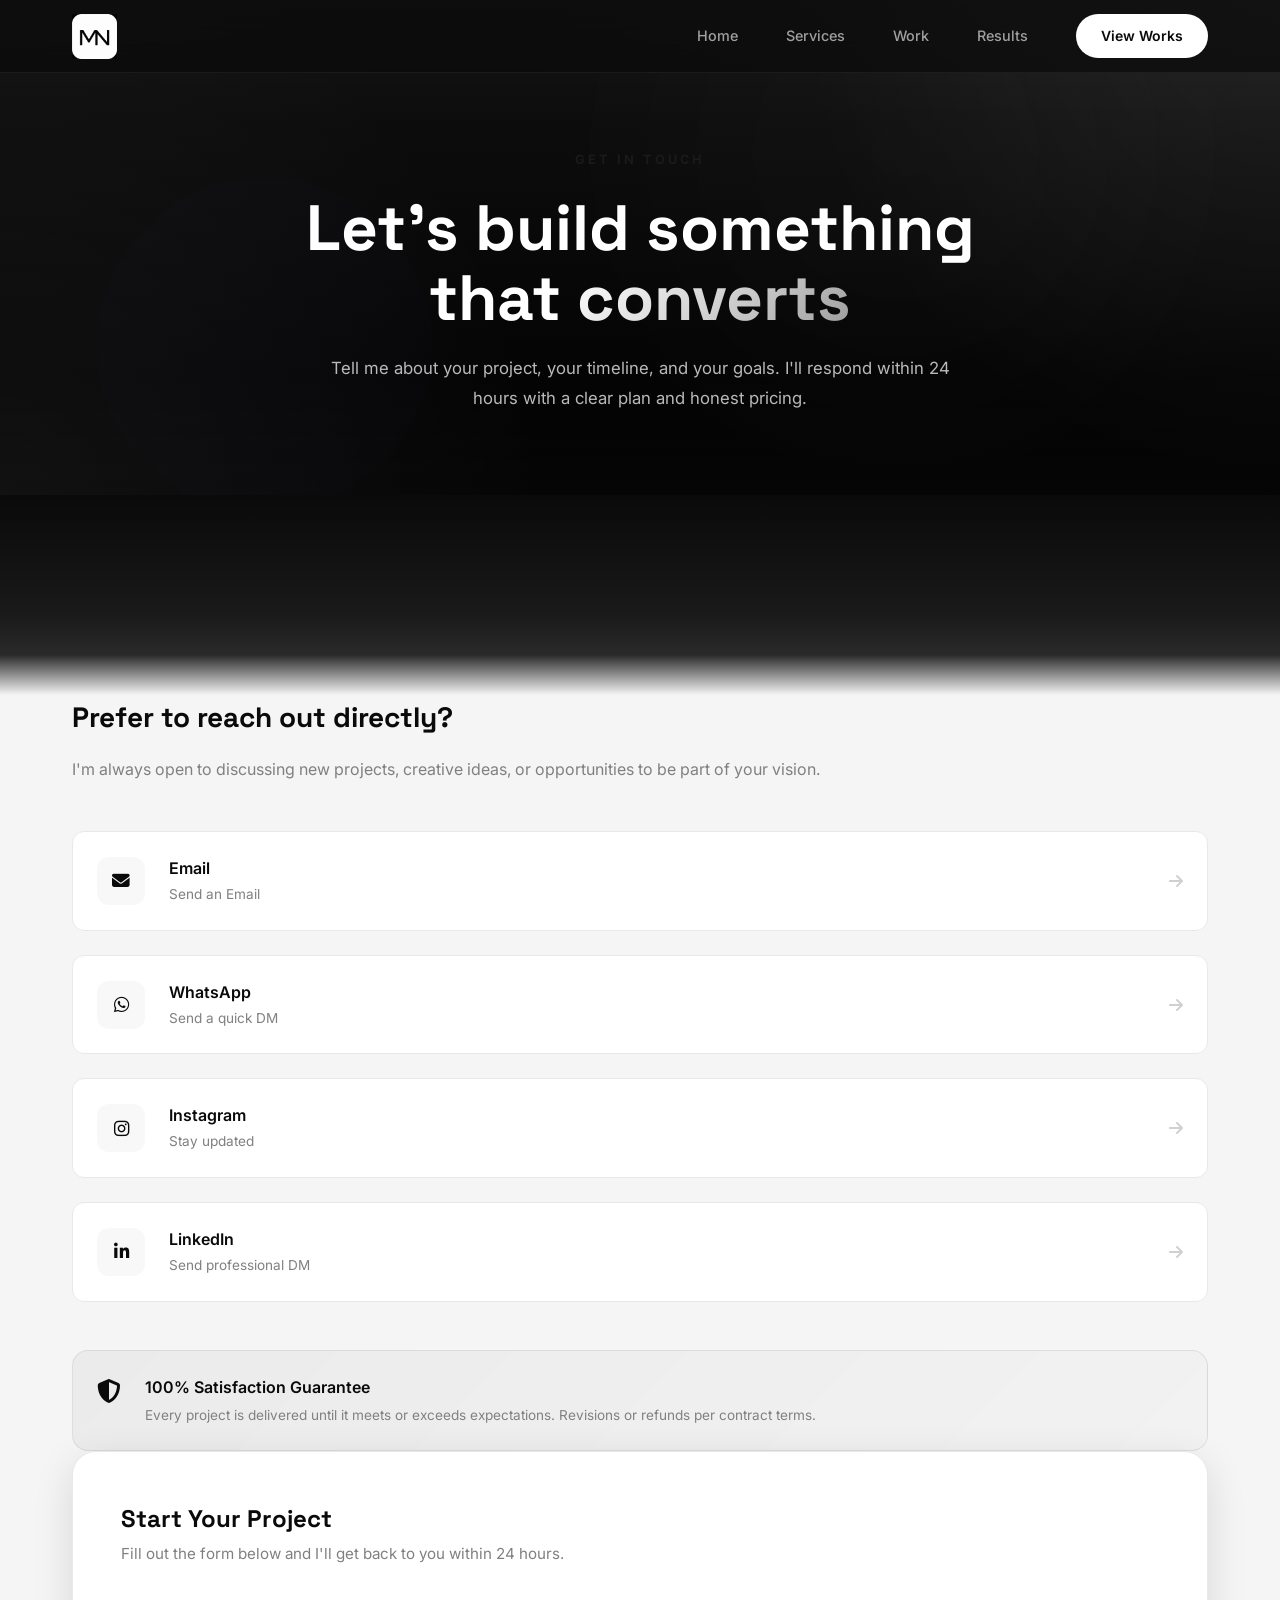
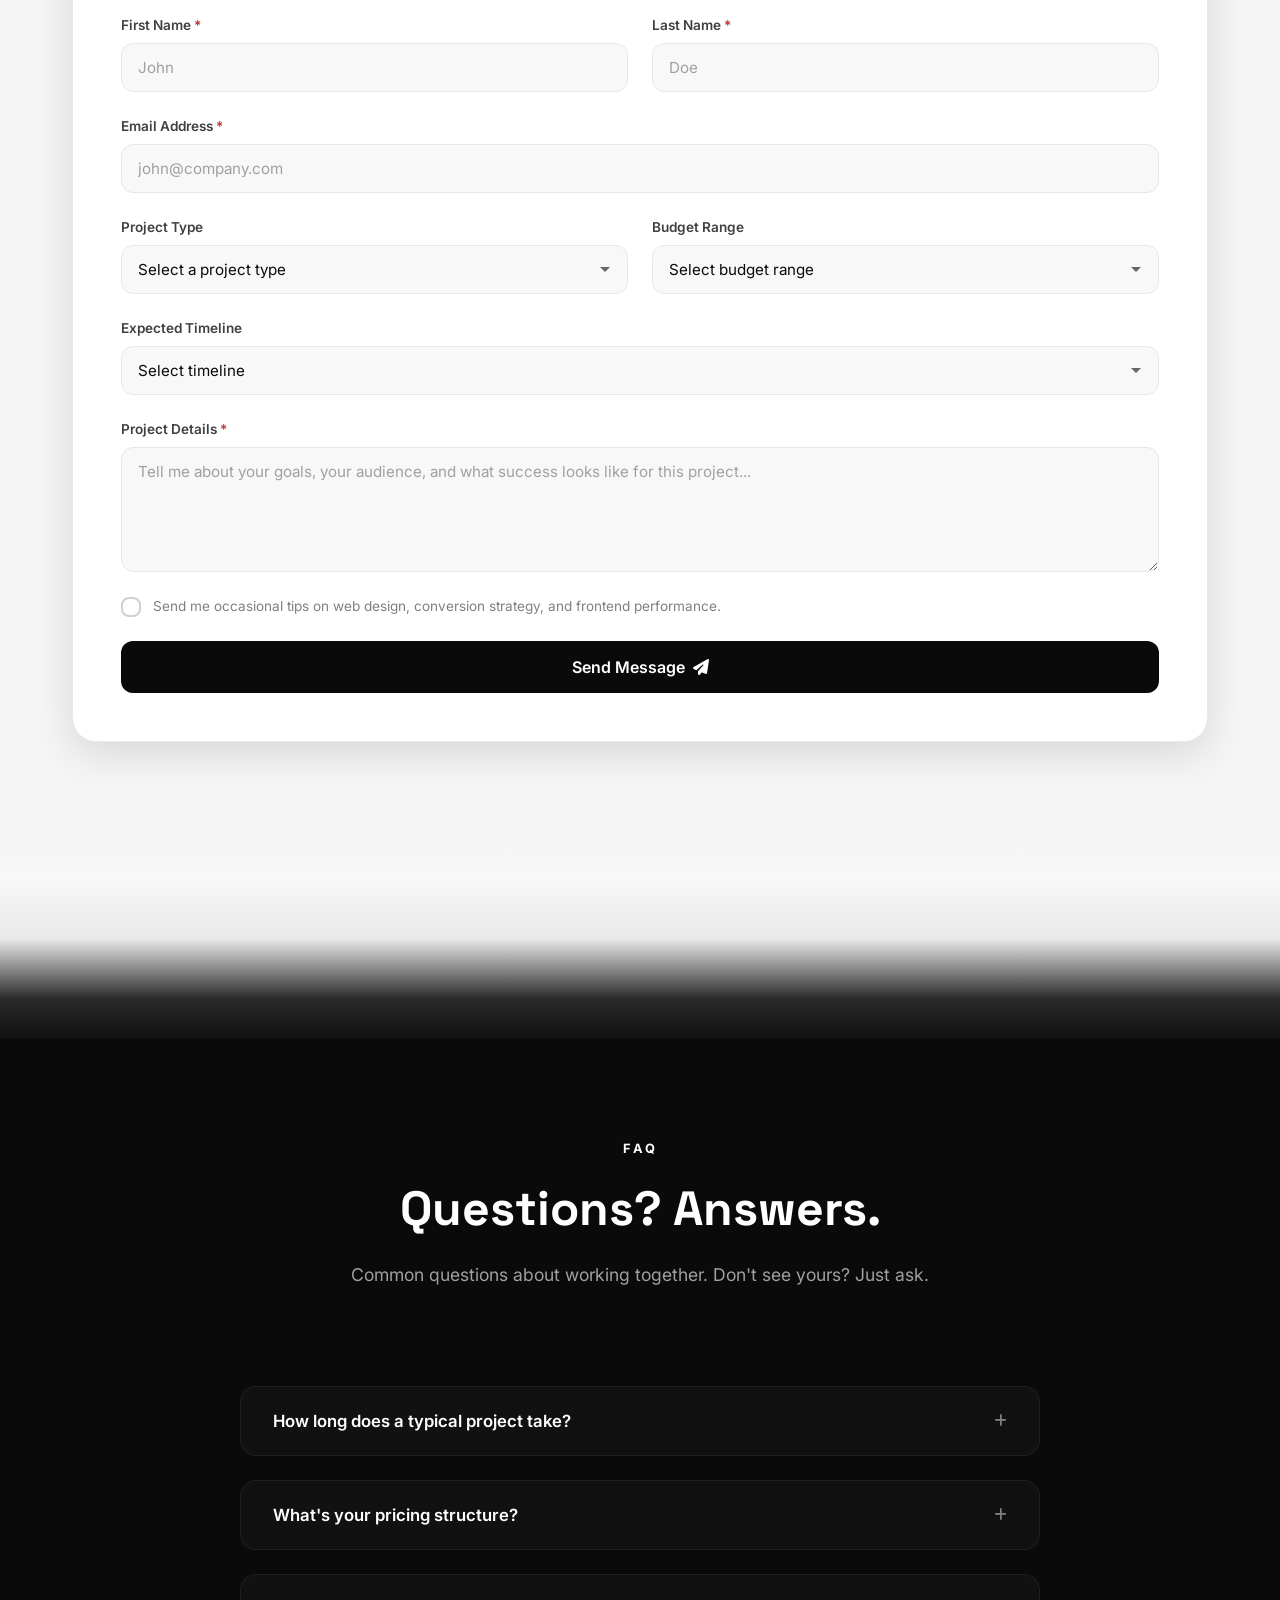
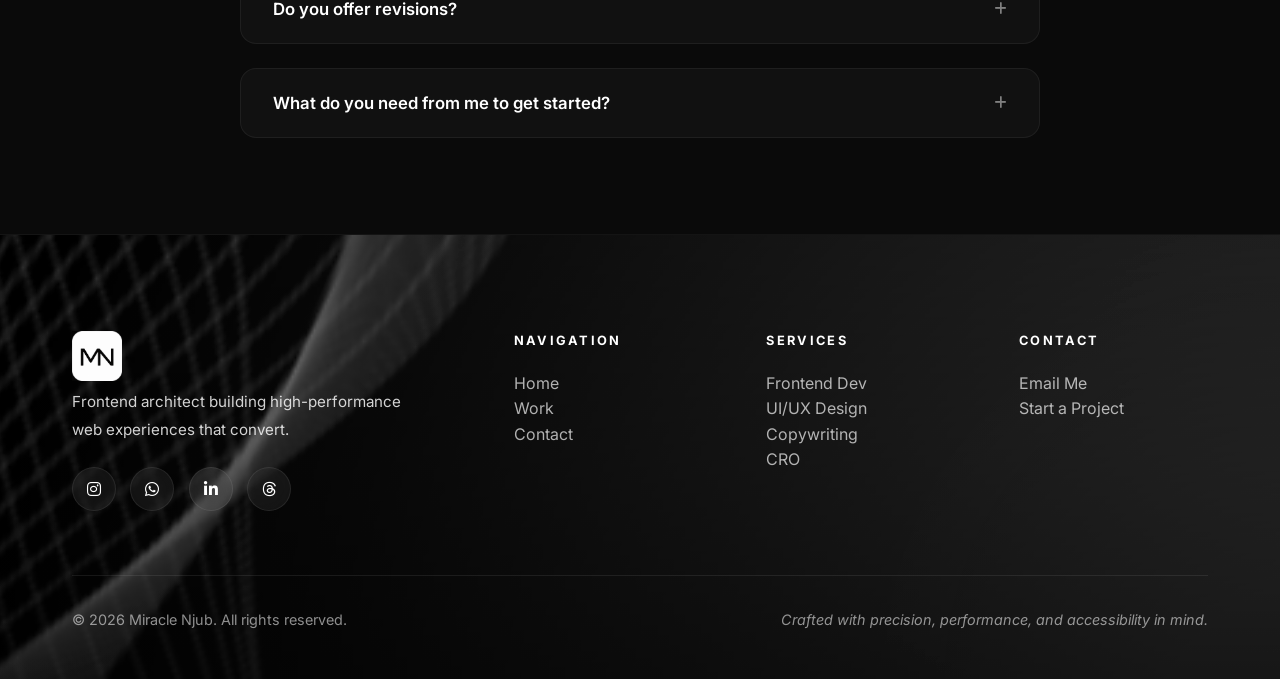
==== commit 9947ce7c: "Change logo image format from SVG to PNG" ====
--- a/contact.html
+++ b/contact.html
@@ -311,7 +311,7 @@
       <div class="footer-grid">
         <div class="footer-brand">
 <a href="index.html" class="footer-logo" aria-label="Miracle Njub Home">
-    <img src="logo.svg" alt="Miracle Njub Logo" class="footer-logo-img">
+    <img src="logo.png" alt="Miracle Njub Logo" class="footer-logo-img">
 </a>
           <p>Frontend architect building high-performance web experiences that convert.</p>
           <div class="footer-social">
